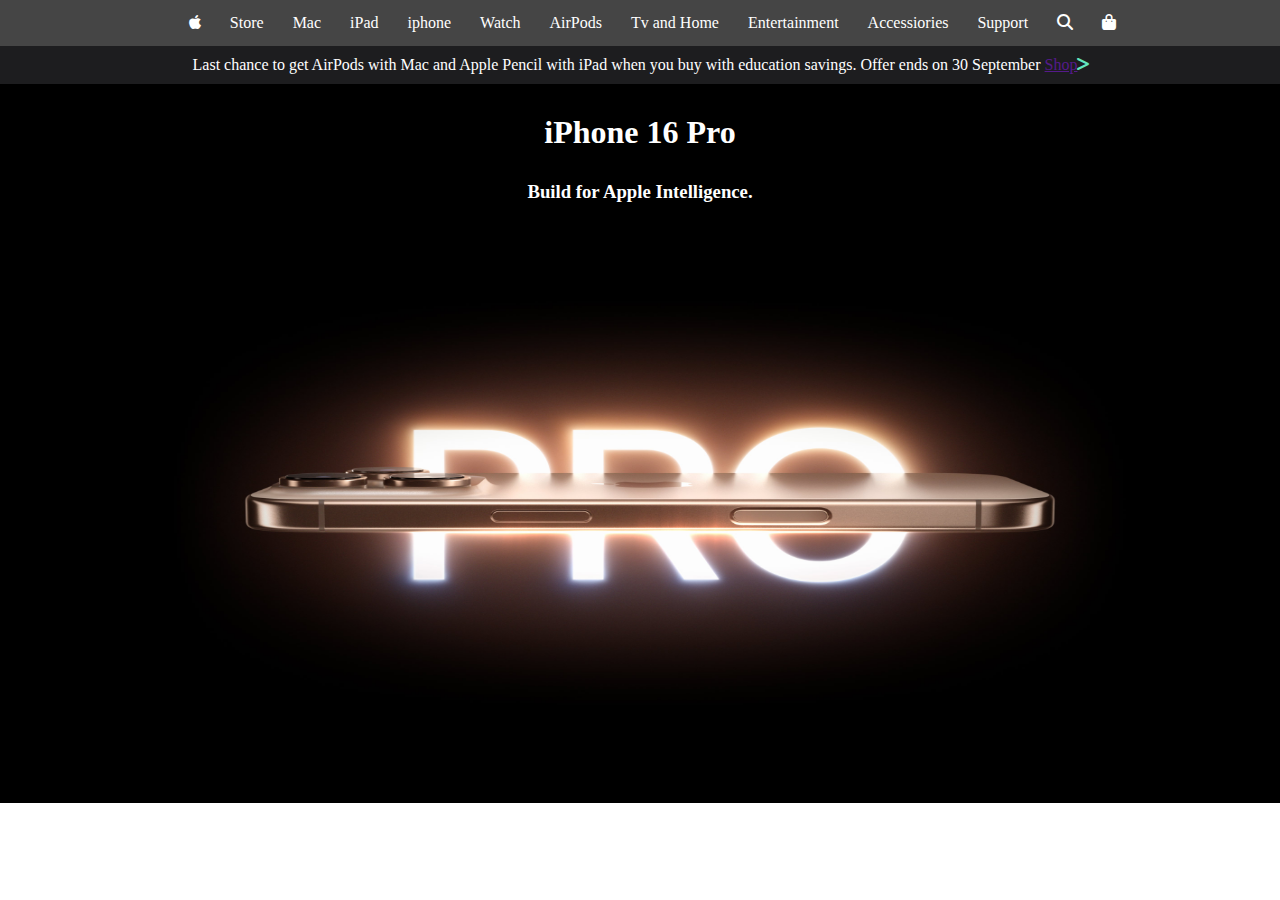
==== app.html @ 2bf4da9a "apple new" ====
<!DOCTYPE html>
<html lang="en">
<head>
    <meta charset="UTF-8">
    <meta name="viewport" content="width=device-width, initial-scale=1.0">
    <title>Document</title>
    <link rel="stylesheet" href="app.css">
    <!-- <link rel="stylesheet" href="<link rel="stylesheet" href="https://cdnjs.cloudflare.com/ajax/libs/font-awesome/6.6.0/css/all.min.css" integrity="sha512-Kc323vGBEqzTmouAECnVceyQqyqdsSiqLQISBL29aUW4U/M7pSPA/gEUZQqv1cwx4OnYxTxve5UMg5GT6L4JJg==" crossorigin="anonymous" referrerpolicy="no-referrer" /> -->
     <link rel="stylesheet" href="https://cdnjs.cloudflare.com/ajax/libs/font-awesome/6.6.0/css/all.min.css">
    
</head>
<body>
    <header>
        <nav>
            <ul>
                <li><i class="fa-brands fa-apple"></i></li>
                <li>Store</li>
                <li>Mac</li>
                <li>iPad</li>
                <li>iphone</li>
                <li>Watch</li>
                <li>AirPods</li>
                <li>Tv and Home</li>
                <li>Entertainment</li>
                <li>Accessiories</li>
                <li>Support</li>
                <li><i class="fa-solid fa-magnifying-glass"></i></li>
                <li><i class="fa-solid fa-bag-shopping"></i></li>
            </ul>
        </nav>
    </header>

    <div class="sub-nav">
        <p>  Last chance to get AirPods with Mac and Apple Pencil with iPad when you buy with education savings. Offer ends on 30 September <a href="">Shop</a><i class="fa-sharp fa-solid fa-greater-than" style="color: #63E6BE; width: 10px;"></i>
    </div>
<div class="hero">
    <h1>iPhone 16 Pro</h1>
    <h3>Build for Apple Intelligence.</h3>
    <img src="../img/hero_endframe__b3cjfkquc2s2_large_2x (1).jpg" alt="">
</div>


</body>
</html>
---- app.css ----
*{
    margin: 0;
    padding: 0;
    box-sizing: border-box;
}
header{
    background-color: rgba(22, 22, 23,.8);
    color: white;
    text-align: center;
    padding: 14px;
}
header nav ul li{
    display: inline;
    margin-left: 25px;
    
}
.sub-nav{
    background-color: #1d1d1f;
    color: white;
    text-align: center;
    padding: 10px;
}
.sub-nav span {
    color: blue;
}
.hero{background-color: black;
    text-align: center;
    color: white;
    
    
}
.hero img{width: 1300px;
    height: 600px;
    display: flex;
        justify-content: center;
}
.hero h1 {
    padding: 30px;
    
}
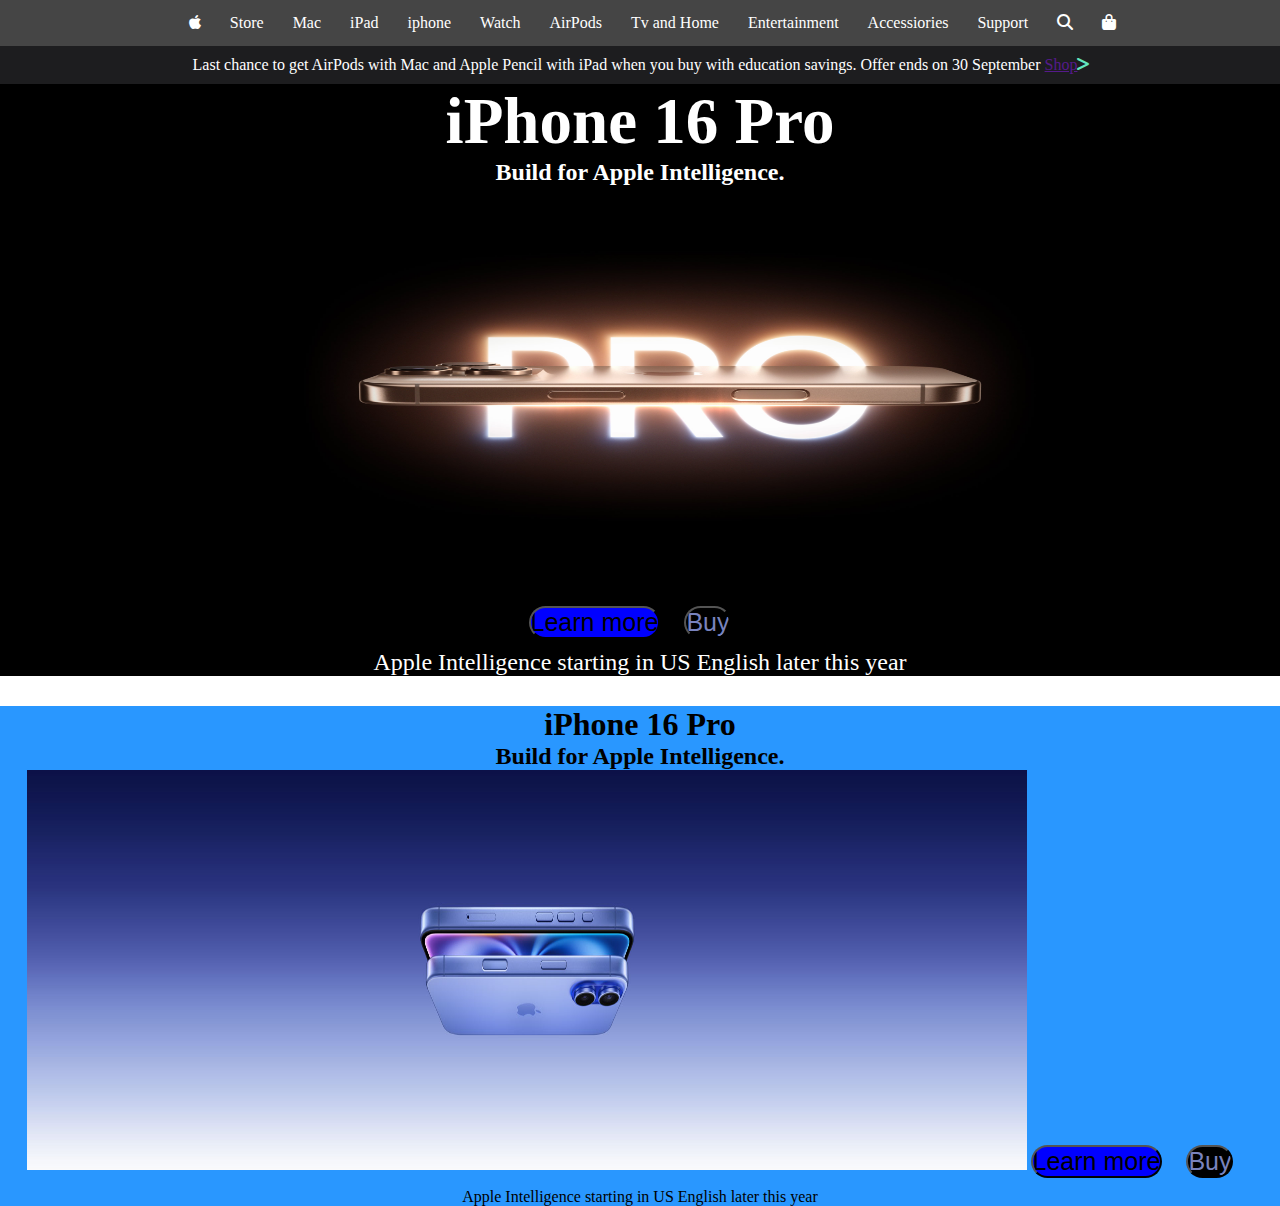
==== commit f16a4670: "new" ====
--- a/app.html
+++ b/app.html
@@ -35,9 +35,21 @@
     </div>
 <div class="hero">
     <h1>iPhone 16 Pro</h1>
-    <h3>Build for Apple Intelligence.</h3>
+    <h2>Build for Apple Intelligence.</h2>
     <img src="../img/hero_endframe__b3cjfkquc2s2_large_2x (1).jpg" alt="">
+    <input type="button" value="Learn more" style="background-color: blue;font-size: 25px;border-radius: 20px ;margin-bottom: 10px;">
+    <input type="button" value="Buy" style="margin: 20px; background-color: black;  color:rgb(121, 131, 190);font-size: 25px;border-radius: 20px;margin-bottom: 10px;">
+    <p>Apple Intelligence starting in US English later this year</p>
+    
 </div>
+<div class="second">
+    <h1>iPhone 16 Pro</h1>
+    <h2>Build for Apple Intelligence.</h2>
+     <img src="img/iphone22.jpg" alt="">
+     <input type="button" value="Learn more" style="background-color: blue;font-size: 25px;border-radius: 20px ;margin-bottom: 10px;">
+     <input type="button" value="Buy" style="margin: 20px; background-color: black;  color:rgb(121, 131, 190);font-size: 25px;border-radius: 20px;margin-bottom: 10px;">
+     <p>Apple Intelligence starting in US English later this year</p>
+     </div>
 
 
 </body>
--- a/app.css
+++ b/app.css
@@ -26,15 +26,51 @@
 .hero{background-color: black;
     text-align: center;
     color: white;
+    align-items: center;
     
     
 }
-.hero img{width: 1300px;
-    height: 600px;
+.hero img{width: 1000px;
+    height: 400px;
     display: flex;
         justify-content: center;
+        margin-left: 170px;
+        /* margin-bottom: 100px; */
 }
 .hero h1 {
-    padding: 30px;
+    /* padding: 30px; */
+    font-size: 65px;
     
 }
+.hero h3{
+
+    font-size: 25px;
+    padding: 0%;
+}
+ /* input button{
+    background-color: rgb(33, 33, 53);
+    color: white;
+    font-size: 30px;
+    border-radius: 10px; */
+
+ } 
+.button1{
+    background-color: rgb(98, 98, 189);
+    color: white;
+    font-size: 30px;
+    border-radius: 10px
+}
+ .hero p{
+    font-size:x-large;
+    margin-bottom: 30px;
+ }
+
+ .second{
+    background-color: #2997ff;
+    margin-top: 0%;
+    text-align: center;
+}
+.second img{width: 1000px;
+/* text-align: center; */
+height: 400px;}
+
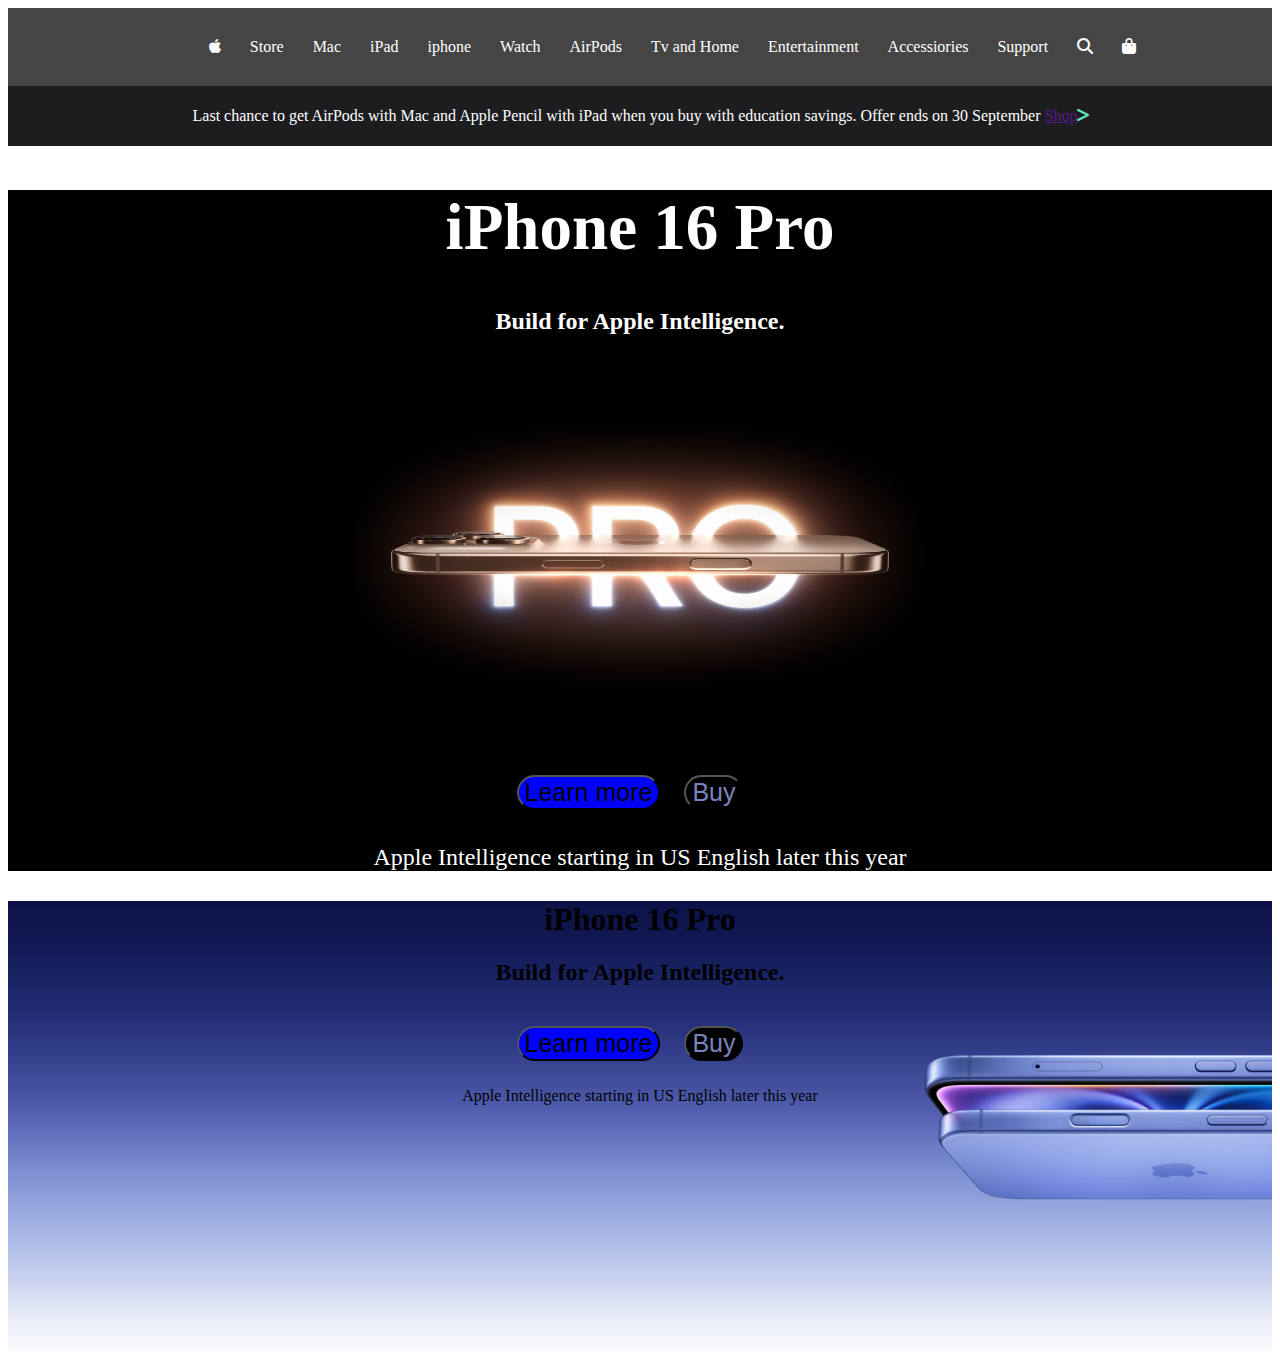
==== commit 3982afa6: "new" ====
--- a/app.html
+++ b/app.html
@@ -3,7 +3,7 @@
 <head>
     <meta charset="UTF-8">
     <meta name="viewport" content="width=device-width, initial-scale=1.0">
-    <title>Document</title>
+    <title>Apple</title>
     <link rel="stylesheet" href="app.css">
     <!-- <link rel="stylesheet" href="<link rel="stylesheet" href="https://cdnjs.cloudflare.com/ajax/libs/font-awesome/6.6.0/css/all.min.css" integrity="sha512-Kc323vGBEqzTmouAECnVceyQqyqdsSiqLQISBL29aUW4U/M7pSPA/gEUZQqv1cwx4OnYxTxve5UMg5GT6L4JJg==" crossorigin="anonymous" referrerpolicy="no-referrer" /> -->
      <link rel="stylesheet" href="https://cdnjs.cloudflare.com/ajax/libs/font-awesome/6.6.0/css/all.min.css">
@@ -36,21 +36,23 @@
 <div class="hero">
     <h1>iPhone 16 Pro</h1>
     <h2>Build for Apple Intelligence.</h2>
-    <img src="../img/hero_endframe__b3cjfkquc2s2_large_2x (1).jpg" alt="">
+    <img src="img/hero_endframe__b3cjfkquc2s2_large_2x.jpg" alt="">
     <input type="button" value="Learn more" style="background-color: blue;font-size: 25px;border-radius: 20px ;margin-bottom: 10px;">
     <input type="button" value="Buy" style="margin: 20px; background-color: black;  color:rgb(121, 131, 190);font-size: 25px;border-radius: 20px;margin-bottom: 10px;">
     <p>Apple Intelligence starting in US English later this year</p>
     
 </div>
 <div class="second">
-    <h1>iPhone 16 Pro</h1>
+   
+     <!-- <img src="img/iphone22.jpg" alt=""> -->
+     <div class="blue">
+         <h1>iPhone 16 Pro</h1>
     <h2>Build for Apple Intelligence.</h2>
-     <img src="img/iphone22.jpg" alt="">
      <input type="button" value="Learn more" style="background-color: blue;font-size: 25px;border-radius: 20px ;margin-bottom: 10px;">
      <input type="button" value="Buy" style="margin: 20px; background-color: black;  color:rgb(121, 131, 190);font-size: 25px;border-radius: 20px;margin-bottom: 10px;">
      <p>Apple Intelligence starting in US English later this year</p>
      </div>
-
+</div>
 
 </body>
 </html>--- a/app.css
+++ b/app.css
@@ -1,3 +1,4 @@
+apple
 *{
     margin: 0;
     padding: 0;
@@ -18,7 +19,7 @@
     background-color: #1d1d1f;
     color: white;
     text-align: center;
-    padding: 10px;
+    padding: 5px;
 }
 .sub-nav span {
     color: blue;
@@ -29,13 +30,16 @@
     align-items: center;
     
     
+    
 }
-.hero img{width: 1000px;
+.hero img{width: 800px;
     height: 400px;
     display: flex;
         justify-content: center;
-        margin-left: 170px;
+        align-items: center;
+        /* margin-left: 170px; */
         /* margin-bottom: 100px; */
+        margin: auto;
 }
 .hero h1 {
     /* padding: 30px; */
@@ -63,14 +67,19 @@
  .hero p{
     font-size:x-large;
     margin-bottom: 30px;
+
+    /* align-items:center; */
  }
 
  .second{
-    background-color: #2997ff;
-    margin-top: 0%;
+    /* background-image:url("img/iphone22.jpg"); */
+    height: 50vh; 
     text-align: center;
+    
 }
-.second img{width: 1000px;
-/* text-align: center; */
-height: 400px;}
-
+.blue{
+    background-image: url("img/iphone22.jpg");
+    height: 100%;
+    width: 100%;
+    background-size: cover;
+}
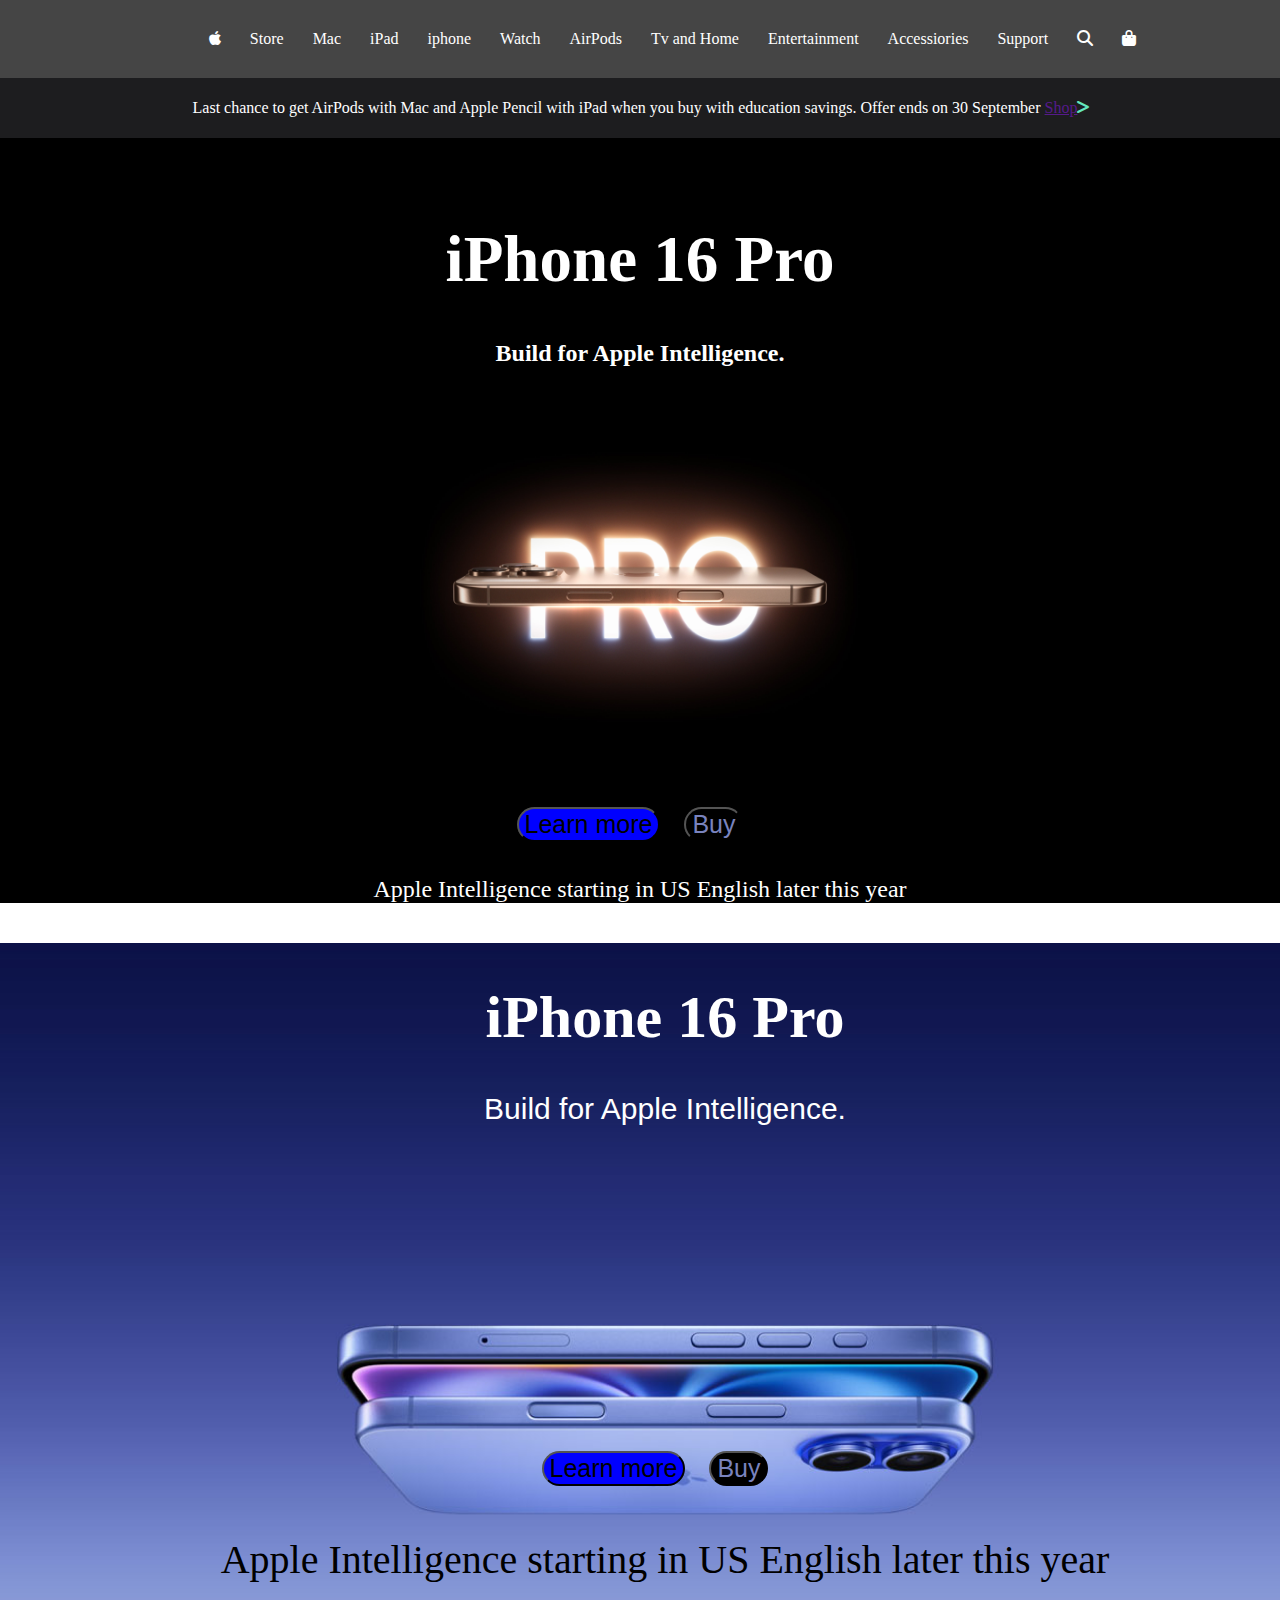
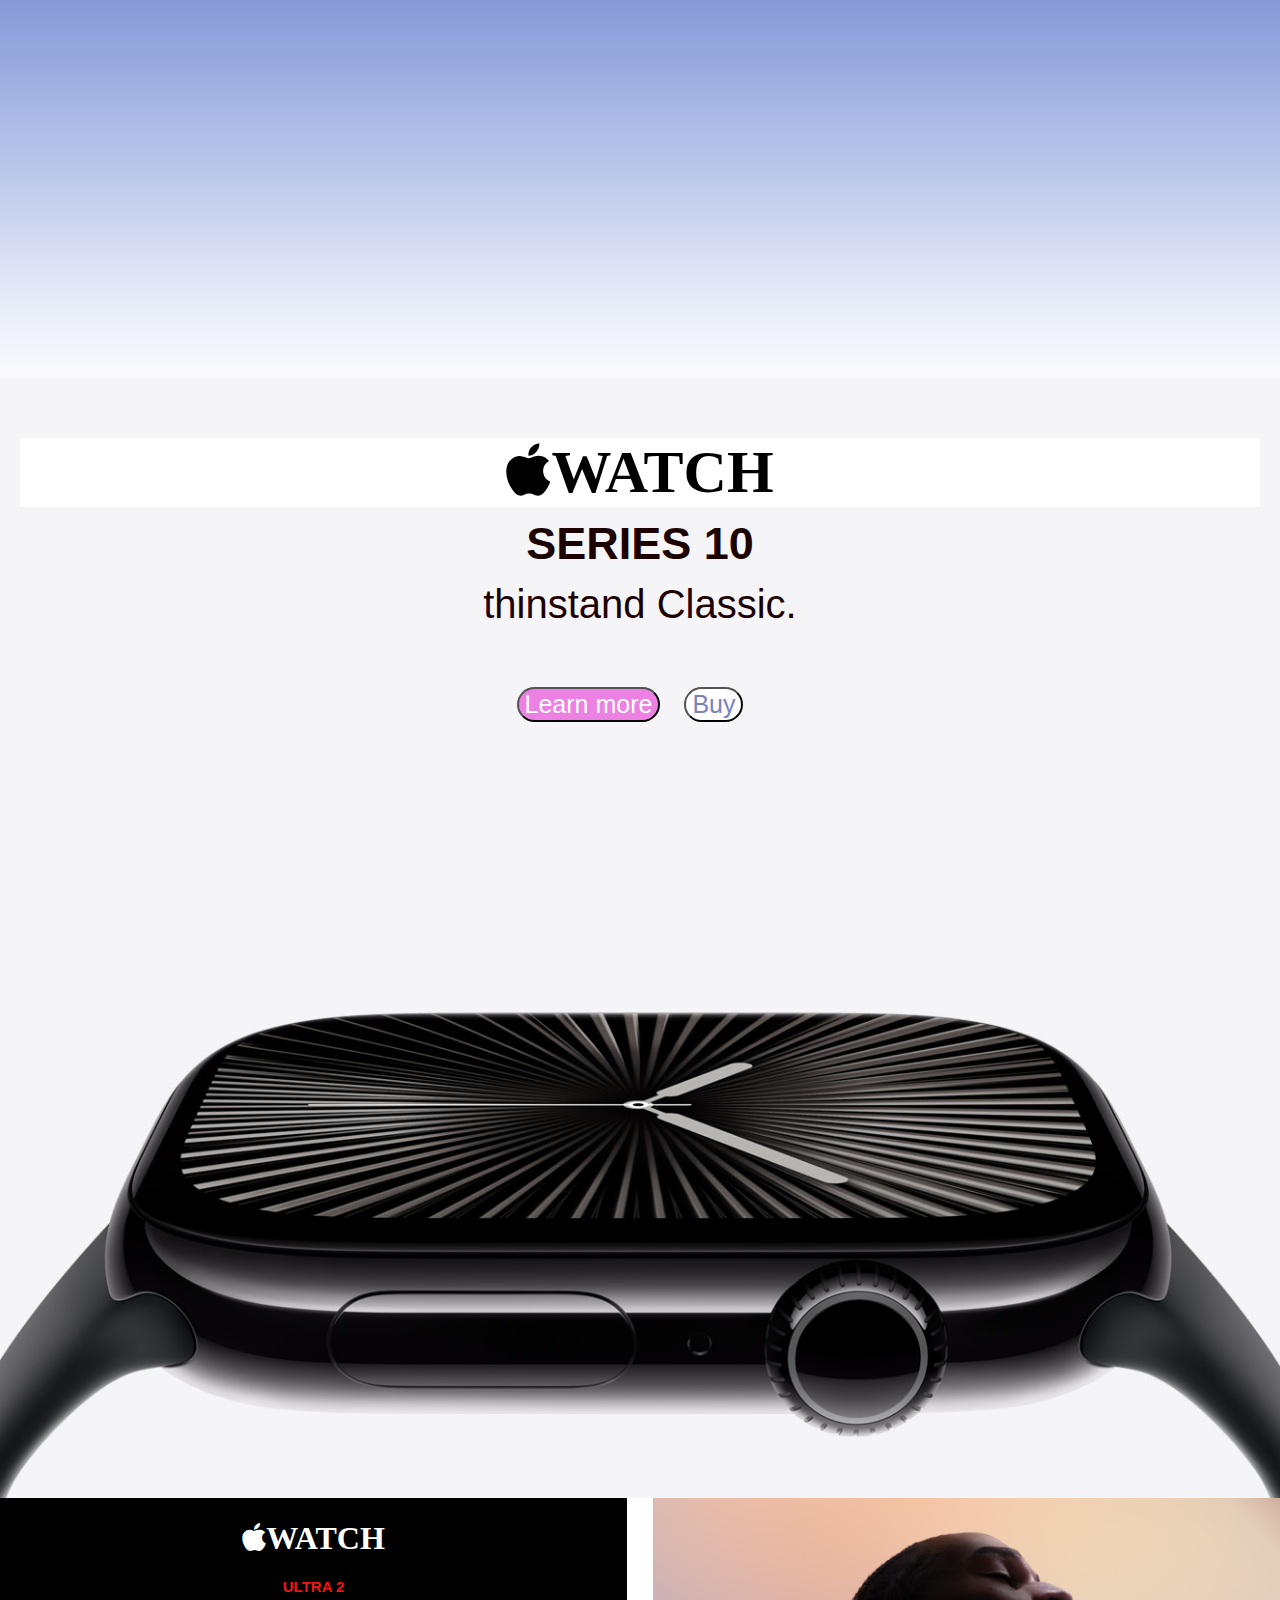
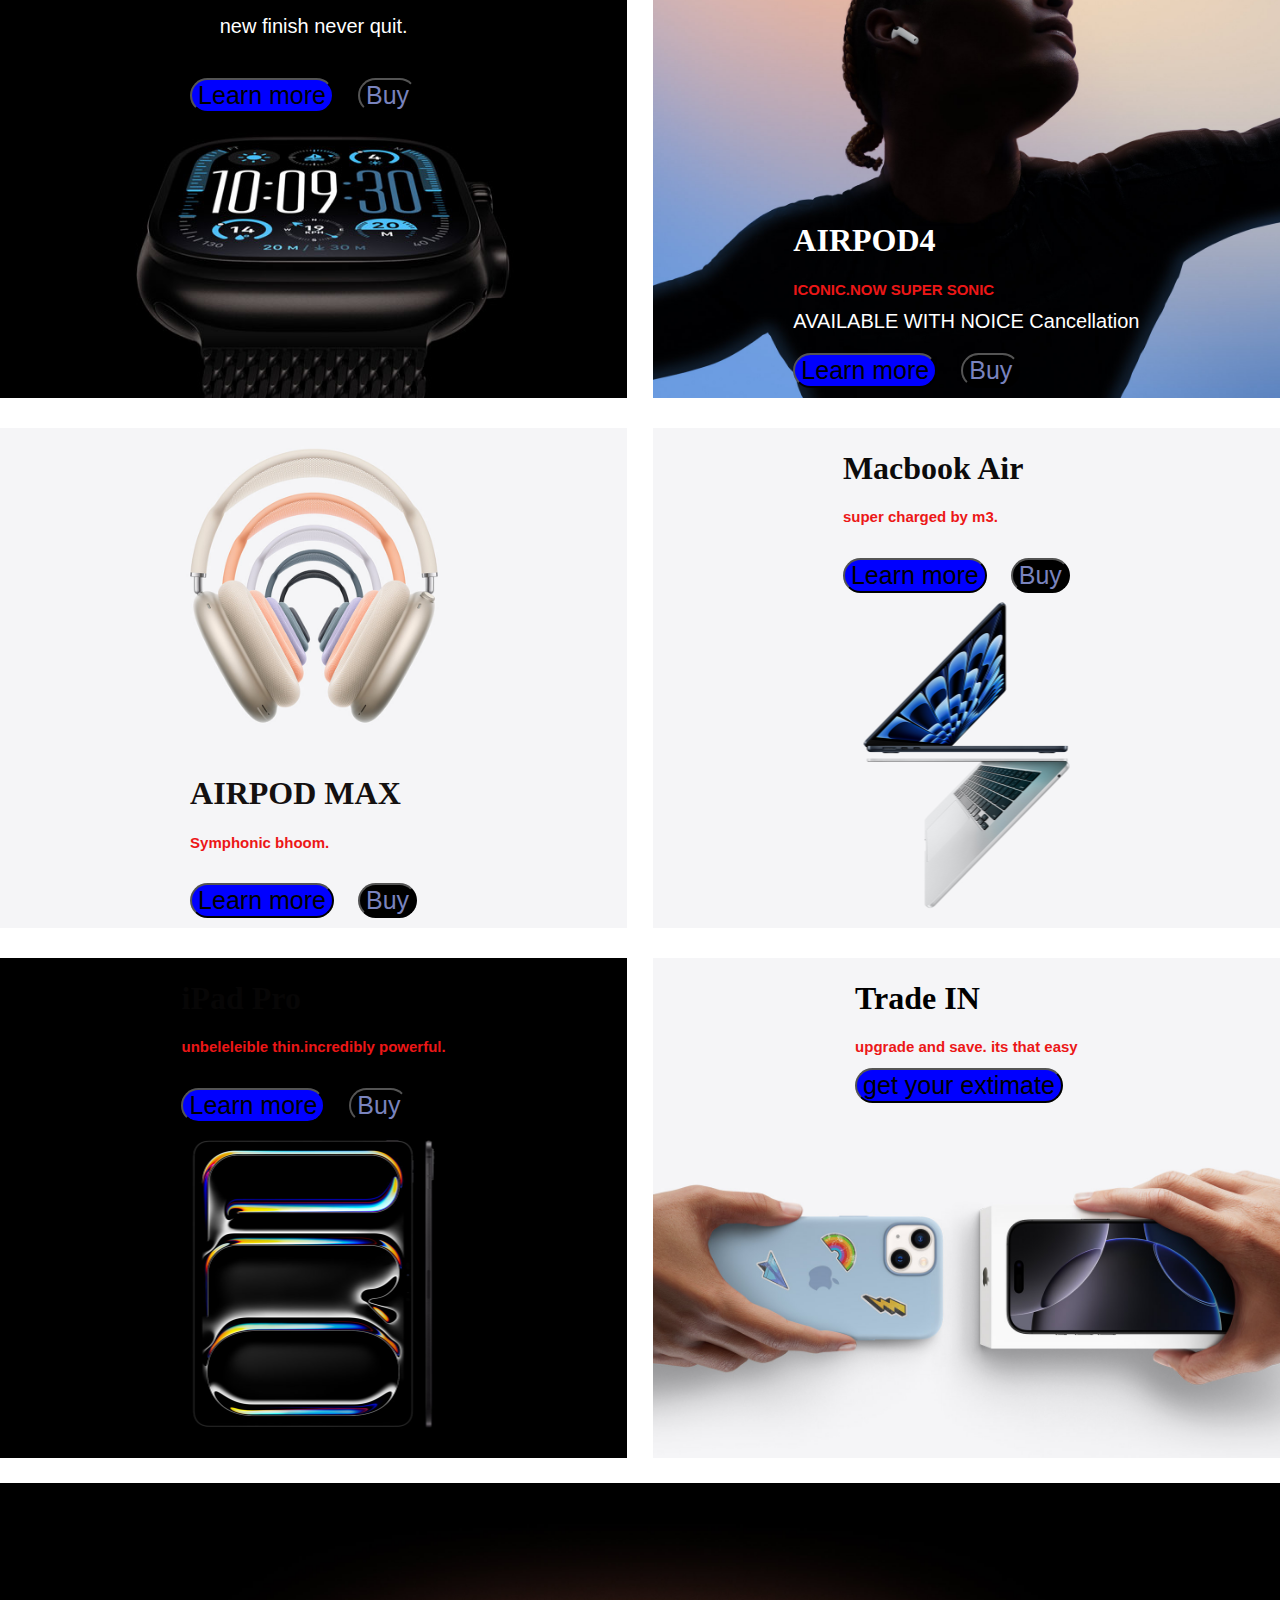
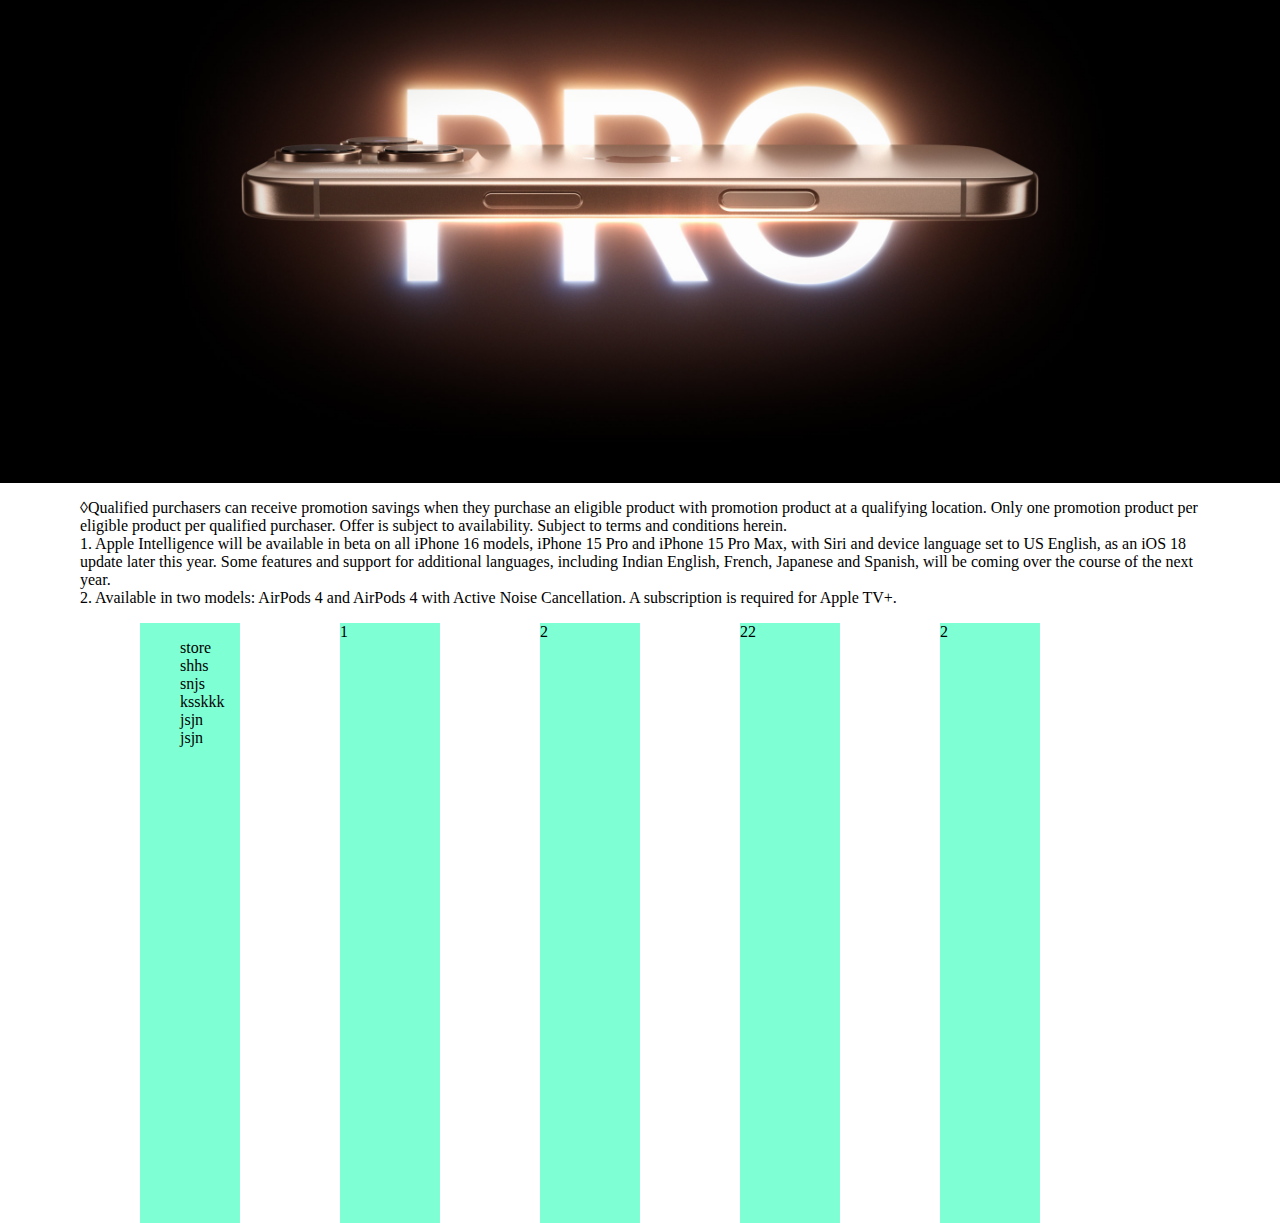
==== commit 6b4ebe3b: "new" ====
--- a/app.html
+++ b/app.html
@@ -10,6 +10,7 @@
     
 </head>
 <body>
+<section>
     <header>
         <nav>
             <ul>
@@ -27,13 +28,14 @@
                 <li><i class="fa-solid fa-magnifying-glass"></i></li>
                 <li><i class="fa-solid fa-bag-shopping"></i></li>
             </ul>
+            
         </nav>
     </header>
 
     <div class="sub-nav">
         <p>  Last chance to get AirPods with Mac and Apple Pencil with iPad when you buy with education savings. Offer ends on 30 September <a href="">Shop</a><i class="fa-sharp fa-solid fa-greater-than" style="color: #63E6BE; width: 10px;"></i>
-    </div>
-<div class="hero">
+        </div>
+        <div class="hero">
     <h1>iPhone 16 Pro</h1>
     <h2>Build for Apple Intelligence.</h2>
     <img src="img/hero_endframe__b3cjfkquc2s2_large_2x.jpg" alt="">
@@ -44,15 +46,184 @@
 </div>
 <div class="second">
    
-     <!-- <img src="img/iphone22.jpg" alt=""> -->
+    
      <div class="blue">
          <h1>iPhone 16 Pro</h1>
     <h2>Build for Apple Intelligence.</h2>
      <input type="button" value="Learn more" style="background-color: blue;font-size: 25px;border-radius: 20px ;margin-bottom: 10px;">
      <input type="button" value="Buy" style="margin: 20px; background-color: black;  color:rgb(121, 131, 190);font-size: 25px;border-radius: 20px;margin-bottom: 10px;">
-     <p>Apple Intelligence starting in US English later this year</p>
+     
+     <p >Apple Intelligence starting in US English later this year</p>
      </div>
-</div>
-
+     
+     <!-- <div class="watchimg">
+        <h1 style="color: black;"><i class="fa-brands fa-apple"></i>WATCH </h1>
+        <h3>SERIES 10</h3>
+        <img src="img/watch.jpg" alt=""> -->
+        <div class="watchimg">
+        <h1 style="color: black;"><i class="fa-brands fa-apple"></i>WATCH </h1>
+        <h2 style="font-family: sans-serif;font-size: 5vh ;">SERIES 10</h2>
+        <p  style="font-family: sans-serif;font-weight: 50px ; font-size: 40px;background-size: 10%;margin-top: -25px;" >thinstand Classic.</p>
+        <!-- <img style="display: flex;justify-content: center; width: 1320px; height: 200px;margin: auto;" src="img/watch.jpg" alt="">  -->
+        <input type="button" value="Learn more" style="background-color: rgb(236, 128, 227);font-size: 25px;border-radius: 20px ;margin-bottom: 10px;color: rgb(255, 255, 255);">
+        <input type="button" value="Buy" style="margin: 20px; background-color: rgb(255, 255, 255);  color:rgb(121, 131, 190);font-size: 25px;border-radius: 20px;margin-bottom: 10px;">
+        <!-- <p>Apple Intelligence starting in US English later this year</p>
+         -->
+         </div>
+    
+     </div>
+
+</section>
+    
+
+<section>
+
+    <div class="third">
+<div class="third-grid  watch">
+
+<div class="watch-style">
+    <h1 style="color: rgb(255, 255, 255);"><i class="fa-brands fa-apple"></i>WATCH </h1>
+<h2> ULTRA 2</h2>
+<p>new finish never quit.</p>
+
+<input type="button" value="Learn more" style="background-color: blue;font-size: 25px;border-radius: 20px ;margin-bottom: 10px;">
+<input type="button" value="Buy" style="margin: 20px; background-color: black;  color:rgb(121, 131, 190);
+ box-shadow: none;  font-size: 25px;border-radius: 20px;margin-bottom: 10px;">
+</div>
+    
+
+</div>
+<div class="third-grid airpods">
+
+
+    <div class="airpods-style">
+       
+        <h1 style="color: rgb(255, 255, 255);">AIRPOD4</h1>
+    <h2> ICONIC.NOW SUPER SONIC</h2>
+    <p>AVAILABLE WITH NOICE Cancellation</p>
+    
+    <input type="button" value="Learn more" style="background-color: blue;font-size: 25px;border-radius: 20px ;margin-bottom: 10px;">
+    <input type="button" value="Buy" style="margin: 20px; background-color: black;  color:rgb(121, 131, 190);
+     box-shadow: none;  font-size: 25px;border-radius: 20px;margin-bottom: 10px;">
+    </div>
+
+
+</div>
+<div class="third-grid airpodsx">
+<div class="airpodsx-style">
+    <h1 style="color: rgb(20, 16, 16);">AIRPOD MAX </h1>
+    <h2> Symphonic bhoom.</h2>
+    
+    <input type="button" value="Learn more" style="background-color: blue;font-size: 25px;border-radius: 20px ;margin-bottom: 10px;">
+    <input type="button" value="Buy" style="margin: 20px; background-color: black;  color:rgb(121, 131, 190);
+     box-shadow: none;  font-size: 25px;border-radius: 20px;margin-bottom: 10px;">
+    </div>
+</div>
+
+
+<div class="third-grid macbook">
+
+    <div class="macbook-style">
+        <h1 style="color: rgb(12, 11, 11);">Macbook Air</h1>
+        <h2> super charged by m3.</h2>
+        
+        
+        <input type="button" value="Learn more" style="background-color: blue;font-size: 25px;border-radius: 20px ;margin-bottom: 10px;">
+        <input type="button" value="Buy" style="margin: 20px; background-color: black;  color:rgb(121, 131, 190);
+         box-shadow: none;  font-size: 25px;border-radius: 20px;margin-bottom: 10px;">
+        </div>
+    </div>
+    
+    <div class="third-grid ipad">
+        
+        <div class="ipad-style">
+            <h1 style="color: rgb(7, 6, 6);">iPad Pro</h1>
+            <h2> unbeleleible thin.incredibly powerful.</h2>
+            
+            
+            <input type="button" value="Learn more" style="background-color: blue;font-size: 25px;border-radius: 20px ;margin-bottom: 10px;">
+            <input type="button" value="Buy" style="margin: 20px; background-color: black;  color:rgb(121, 131, 190);
+             box-shadow: none;  font-size: 25px;border-radius: 20px;margin-bottom: 10px;">
+            </div>
+        </div>
+        <div class="third-grid tradein">
+        
+            <div class="tradein-style">
+                <h1 style="color: rgb(0, 0, 0);">Trade IN </h1>
+                <h2> upgrade and save. its that easy</h2>
+               
+                
+                <input type="button" value="get your extimate" style="background-color: blue;font-size: 25px;border-radius: 20px ;margin-bottom: 10px;">
+    
+            </div>
+            
+        </div>
+    </div>
+
+
+    
+ 
+
+<!-- </div>
+
+</div>
+    </div>
+
+</div>
+
+</div>
+    </div> -->
+
+</section>
+
+
+<section class="carousel">
+
+
+<div class="carousel">
+
+    <div class="image-bottom">
+        <img src="img/hero_endframe__b3cjfkquc2s2_large_2x.jpg" alt="">
+    </div>
+
+</div>
+
+</section>
+
+
+<section>
+<div class="para">
+
+    <p>◊Qualified purchasers can receive promotion savings when they purchase an eligible product with promotion product at a qualifying location. Only one promotion product per eligible product per qualified purchaser. Offer is subject to availability. Subject to terms and conditions herein. <br>
+        1. Apple Intelligence will be available in beta on all iPhone 16 models, iPhone 15 Pro and iPhone 15 Pro Max, with Siri and device language set to US English, as an iOS 18 update later this year. Some features and support for additional languages, including Indian English, French, Japanese and Spanish, will be coming over the course of the next year. <br>
+        2. Available in two models: AirPods 4 and AirPods 4 with Active Noise Cancellation.
+        A subscription is required for Apple TV+.</p>
+</div>
+
+</section>
+<footer>
+
+    <div class="foot-grid">
+
+
+<div class="foot-col">
+    <ul>
+        <li>store</li>
+        <li>shhs</li>
+        <li>snjs</li>
+        <li>ksskkk</li>
+        <li>jsjn</li>
+        <li>jsjn</li>
+        
+    </ul>
+</div>
+<div class="foot-col">1</div>
+<div class="foot-col">2</div>
+<div class="foot-col">22</div>
+<div class="foot-col">2</div>
+
+    </div>
+
+</footer>
 </body>
 </html>--- a/app.css
+++ b/app.css
@@ -1,18 +1,25 @@
 apple
+
 *{
     margin: 0;
     padding: 0;
     box-sizing: border-box;
 }
+body{
+    margin: 0;
+}
 header{
     background-color: rgba(22, 22, 23,.8);
     color: white;
     text-align: center;
     padding: 14px;
+    /* position: absolute; */
 }
 header nav ul li{
     display: inline;
     margin-left: 25px;
+    /* position: fixed; */
+   
     
 }
 .sub-nav{
@@ -28,11 +35,12 @@
     text-align: center;
     color: white;
     align-items: center;
-    
-    
-    
-}
-.hero img{width: 800px;
+    padding-top: 40px;
+    
+    
+    
+}
+.hero img{width: 600px;
     height: 400px;
     display: flex;
         justify-content: center;
@@ -57,7 +65,7 @@
     font-size: 30px;
     border-radius: 10px; */
 
- } 
+ 
 .button1{
     background-color: rgb(98, 98, 189);
     color: white;
@@ -72,14 +80,252 @@
  }
 
  .second{
-    /* background-image:url("img/iphone22.jpg"); */
-    height: 50vh; 
-    text-align: center;
+    /* height: 50vh;  */
+    text-align: center;
+    display: block;
     
 }
 .blue{
-    background-image: url("img/iphone22.jpg");
-    height: 100%;
+    background-image: url("img/ip.jpg" ); 
+    /* background-size: cover; */
+    height: 115vh;
+    width: 1330px;
+    background-position: center;
+    background-size: cover;
+
+}
+.second .blue h1{display: flex;
+    text-align: center;
+    justify-content: center;
+    color: white;
+    font-size: 60px;
+    padding-top: 40px;
+
+
+}
+.second .blue h2{
+    color: white;
+    font-size: 30px;
+    font-weight: 100;
+    font-family: sans-serif;
+
+}
+.second .blue input{margin-top: 300px;
+    /* margin-left: 10%; */
+}
+.second .blue p{font-size: 40px;}
+.watch{ display: flex;
+        justify-content: center;
+    text-align: center;
+align-items: center;}
+.watchimg{
+    background-image: url("img/watch.jpg");
+    height: 120vh;
+    /* width: 1230px; */
+    background-position: center;
+    background-size: cover;
+    color: rgb(27, 1, 1);
+    padding: 20px;
+}
+.watchimg h1{
+    background-color: white;
+    font-size: 60px;
+}
+.second .watchimg h2{
+    font-size: 30px;
+    margin-top: -30px;
+}
+.second .watchimg img{
+    height: 100vh;
+    width: 130px;
+    background-position: center;
+    background-size: cover;
+    margin-top: 10%;
+}
+
+
+.third{
+    display: grid;
+    grid-template-columns: 49% 49%;
+    grid-template-rows: 500px 500px 500px;
+    gap: 2%;
+}
+
+.third-grid{
+    color: black;
+    background-color: aquamarine;
+}
+.watch{
+    display: flex;
+    justify-content: center;
+    align-items: start;
+    background-size: cover;
+
+    background-image: url("img/imm/watchultra.jpg");
+ background-position: center;
+
+}
+.watch-style{
+h2{
+color: rgb(236, 23, 23);
+font-family: sans-serif;
+font-size: 15px ;
+}
+    p{
+color: white;
+font-family: sans-serif;font-weight: 50px ; font-size: 20px;
+    }
+}
+
+.airpods{
+    display: flex;
+    justify-content: center;
+    align-items: end;
+    background-image: url("img/imm/airpods.jpg");
+    background-position: center;
+    background-size: cover;
+
+
+}
+
+.airpods-style{
+    h2{
+        color: rgb(236, 23, 23);
+        font-family: sans-serif;
+        font-size: 15px ;
+        }
+            p{
+        color: white;
+        font-family: sans-serif;font-weight: 50px ; font-size: 20px;
+        display: flex;
+        justify-content: end;
+        align-items: end;
+        margin: auto;
+            }
+}
+
+.airpodsx{
+    background-image: url("img/imm/airpodsmax.jpg");
+    display: flex;
+    justify-content: center;
+    align-items: end;
+    background-position: center;
+    background-size: cover;
+
+}
+
+.airpodsx-style{
+    h2{
+        color: rgb(236, 23, 23);
+        font-family: sans-serif;
+        font-size: 15px ;
+        }
+            p{
+        color: white;
+        font-family: sans-serif;font-weight: 50px ; font-size: 20px;
+            }
+}
+.macbook{
+    display: flex;
+    justify-content: center;
+    align-items: start;
+    background: url("img/imm/macbook.jpg");
+    background-position: center;
+    background-size: cover;
+
+
+}
+.macbook-style{
+    h2{
+        color: rgb(236, 23, 23);
+        font-family: sans-serif;
+        font-size: 15px ;
+        }
+            p{
+        color: white;
+        font-family: sans-serif;font-weight: 50px ; font-size: 20px;
+            }
+}
+.ipad{
+    display: flex;
+    justify-content: center;
+    align-items: start;
+    background: url("img/imm/ipadpro.jpg");
+    background-position: center;
+    background-size: cover;
+
+
+}
+.ipad-style{
+    h2{
+        color: rgb(236, 23, 23);
+        font-family: sans-serif;
+        font-size: 15px ;
+        }
+            p{
+        color: white;
+        font-family: sans-serif;font-weight: 50px ; font-size: 20px;
+            }
+}
+.tradein{
+    display: flex;
+    justify-content: center;
+    align-items: start;
+    background: url("img/imm/tradein.jpg");
+    background-position: center;
+    background-size: cover;
+
+
+}
+.tradein-style{
+    h2{
+        color: rgb(236, 23, 23);
+        font-family: sans-serif;
+        font-size: 15px ;
+        }
+            p{
+        color: white;
+        font-family: sans-serif;font-weight: 50px ; font-size: 20px;
+            }
+}
+
+.carousel{
+    margin-top: 85px;
+    background-color: antiquewhite;
+}
+.image-bottom{
+    height: 600PX;
     width: 100%;
-    background-size: cover;
-}
+    overflow: hidden;
+    margin-top: 10px;
+    display: block;
+
+
+    img{
+        height: 100%;
+        width: 100%;
+        object-fit: cover;
+    }
+}
+
+.para{
+    padding: 0px 80px ;
+    /* width: 100%; */
+    /* align-items: center; */
+}
+
+
+.foot-grid{
+    display: grid;
+    align-items: center;
+    justify-content: center;
+    grid-template-columns: 200px 200px 200px 200px 200px;
+
+}
+.foot-col{
+    height: 600px;
+    width: 100px;
+    gap: 20px;
+    background-color: aquamarine;
+}
+.foot-col li{list-style: none;}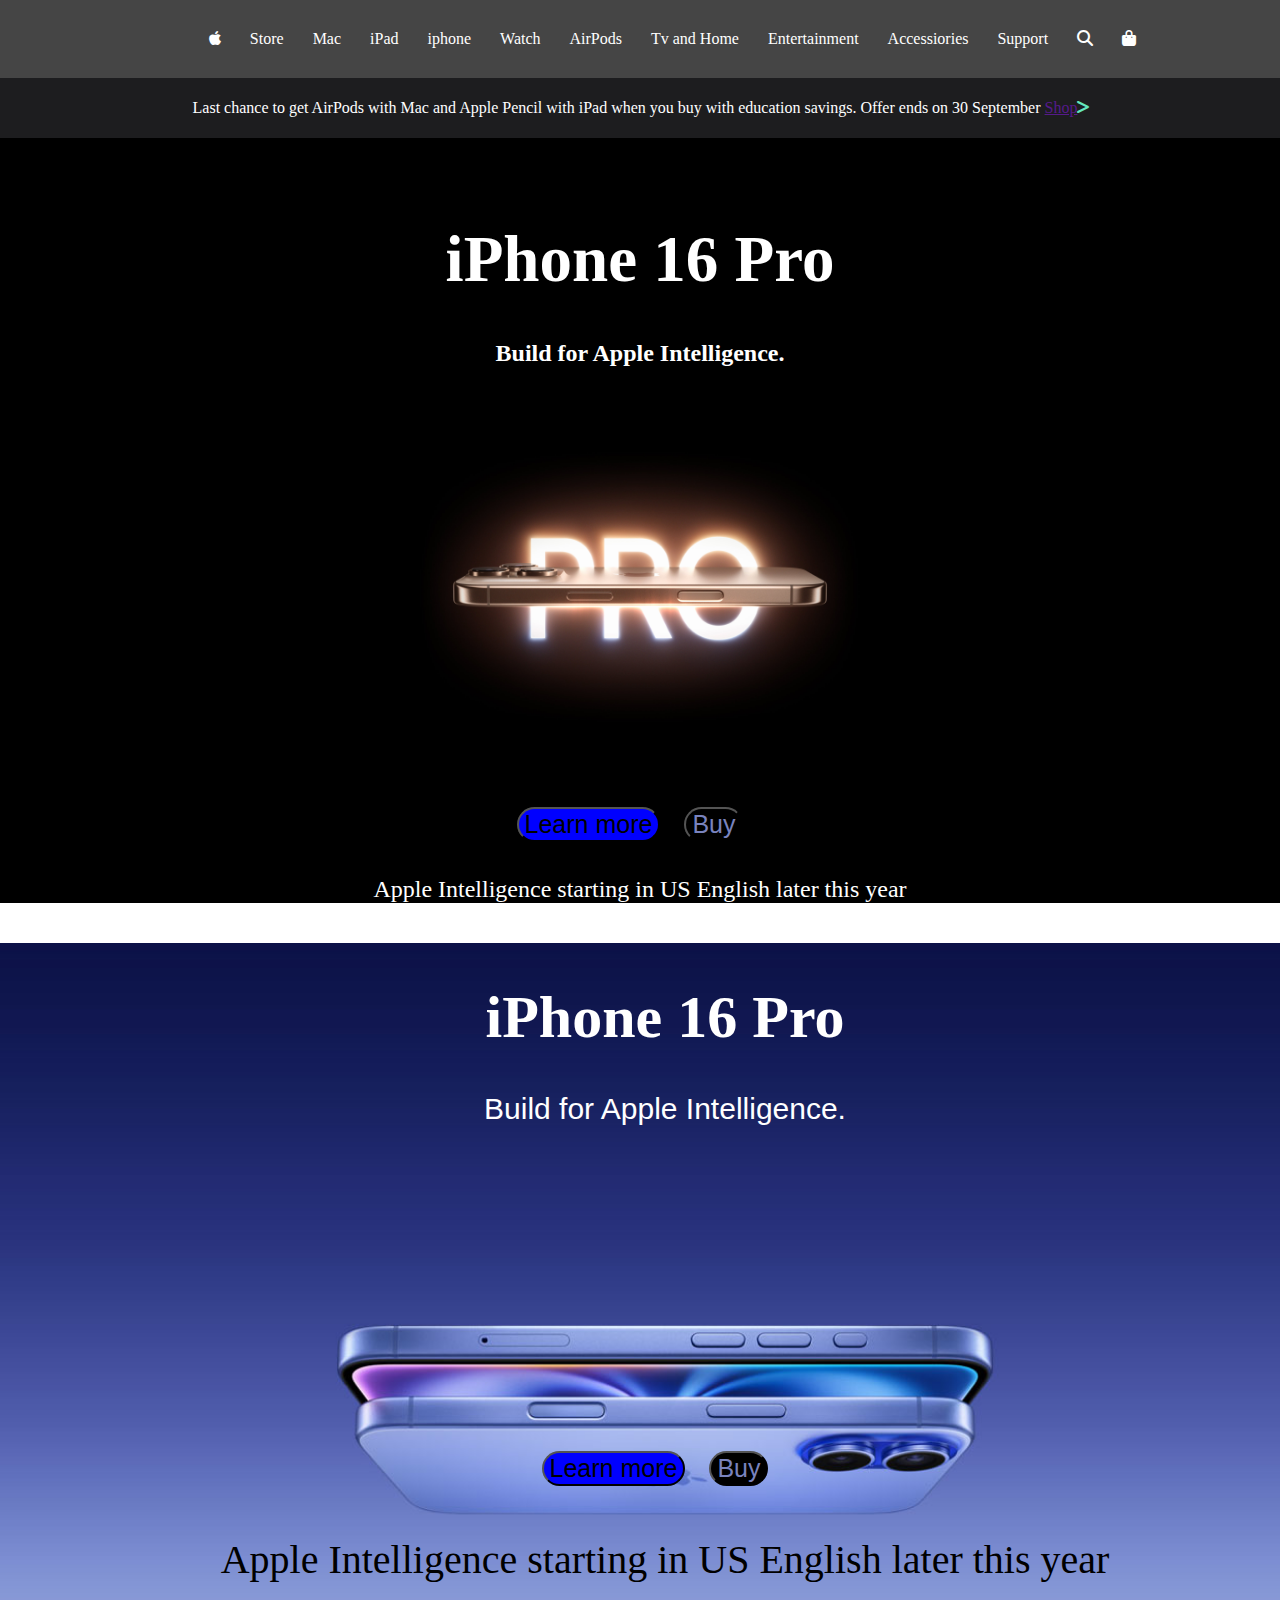
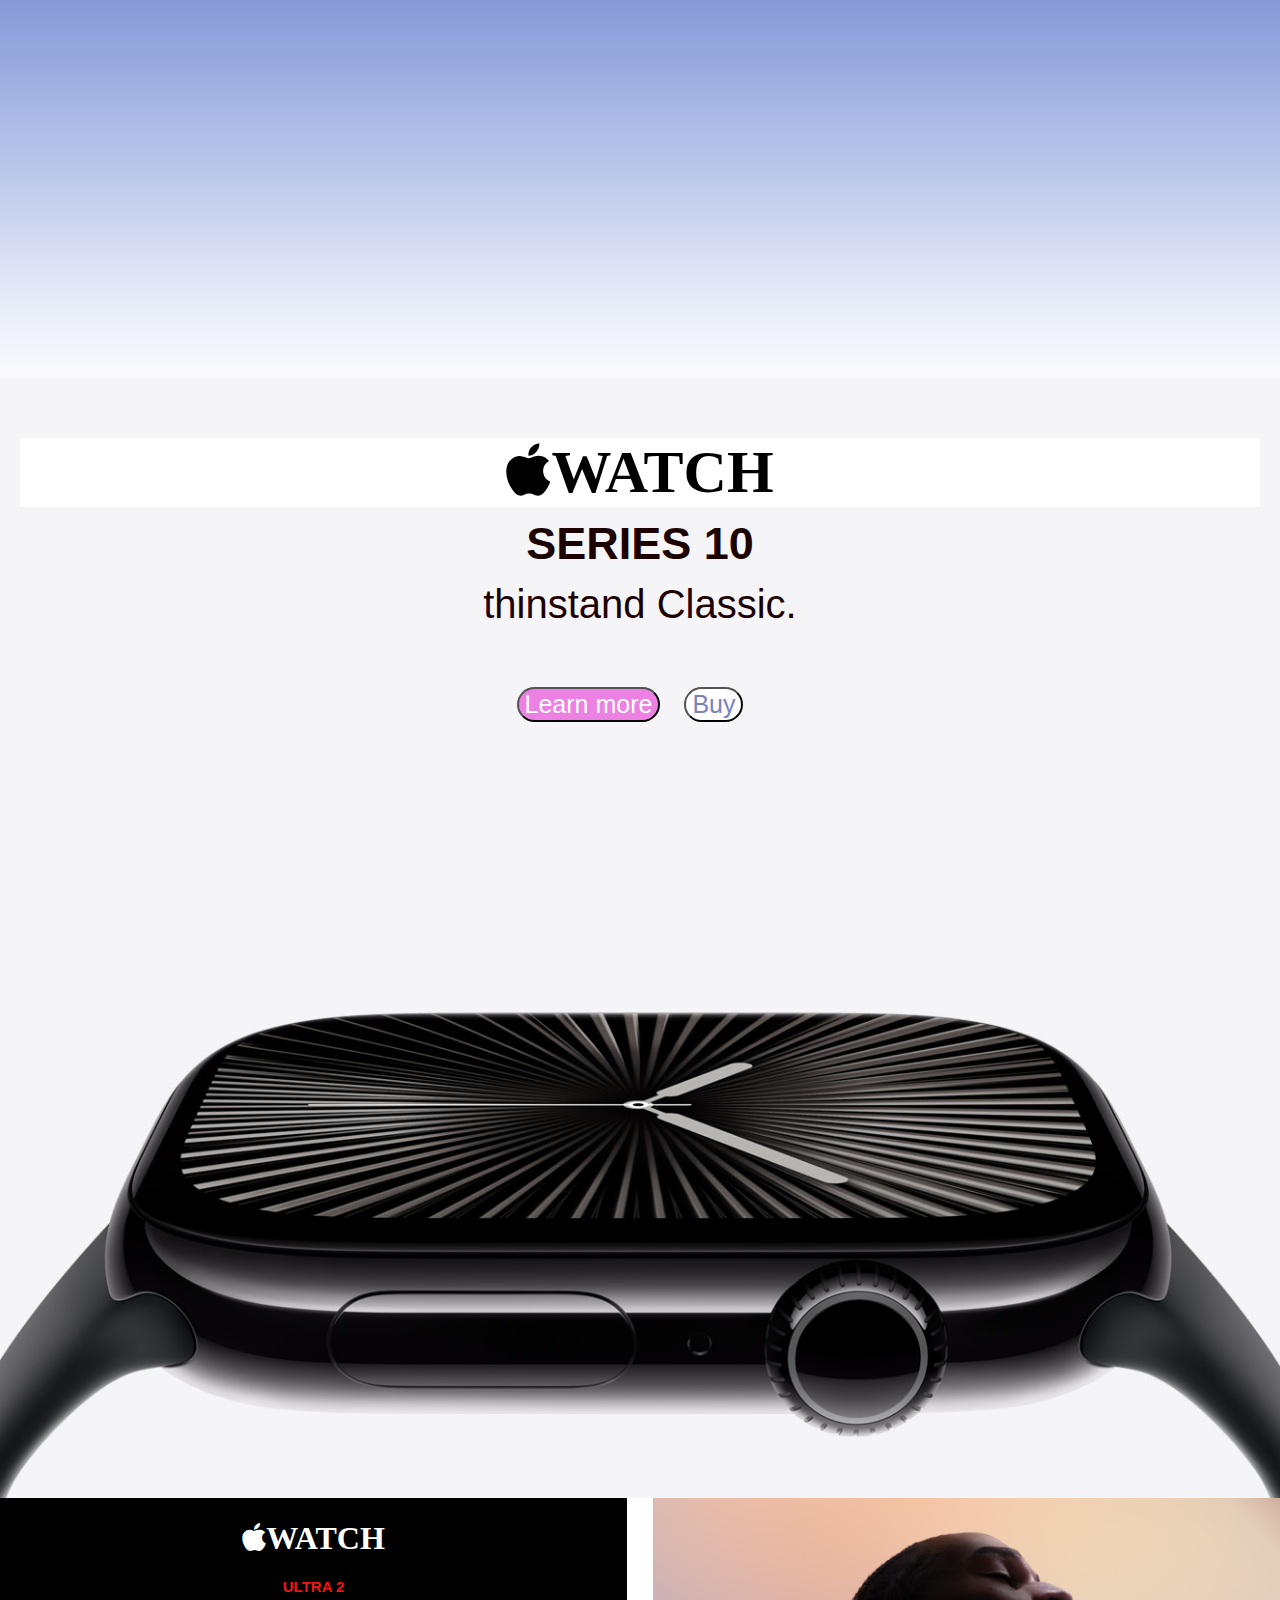
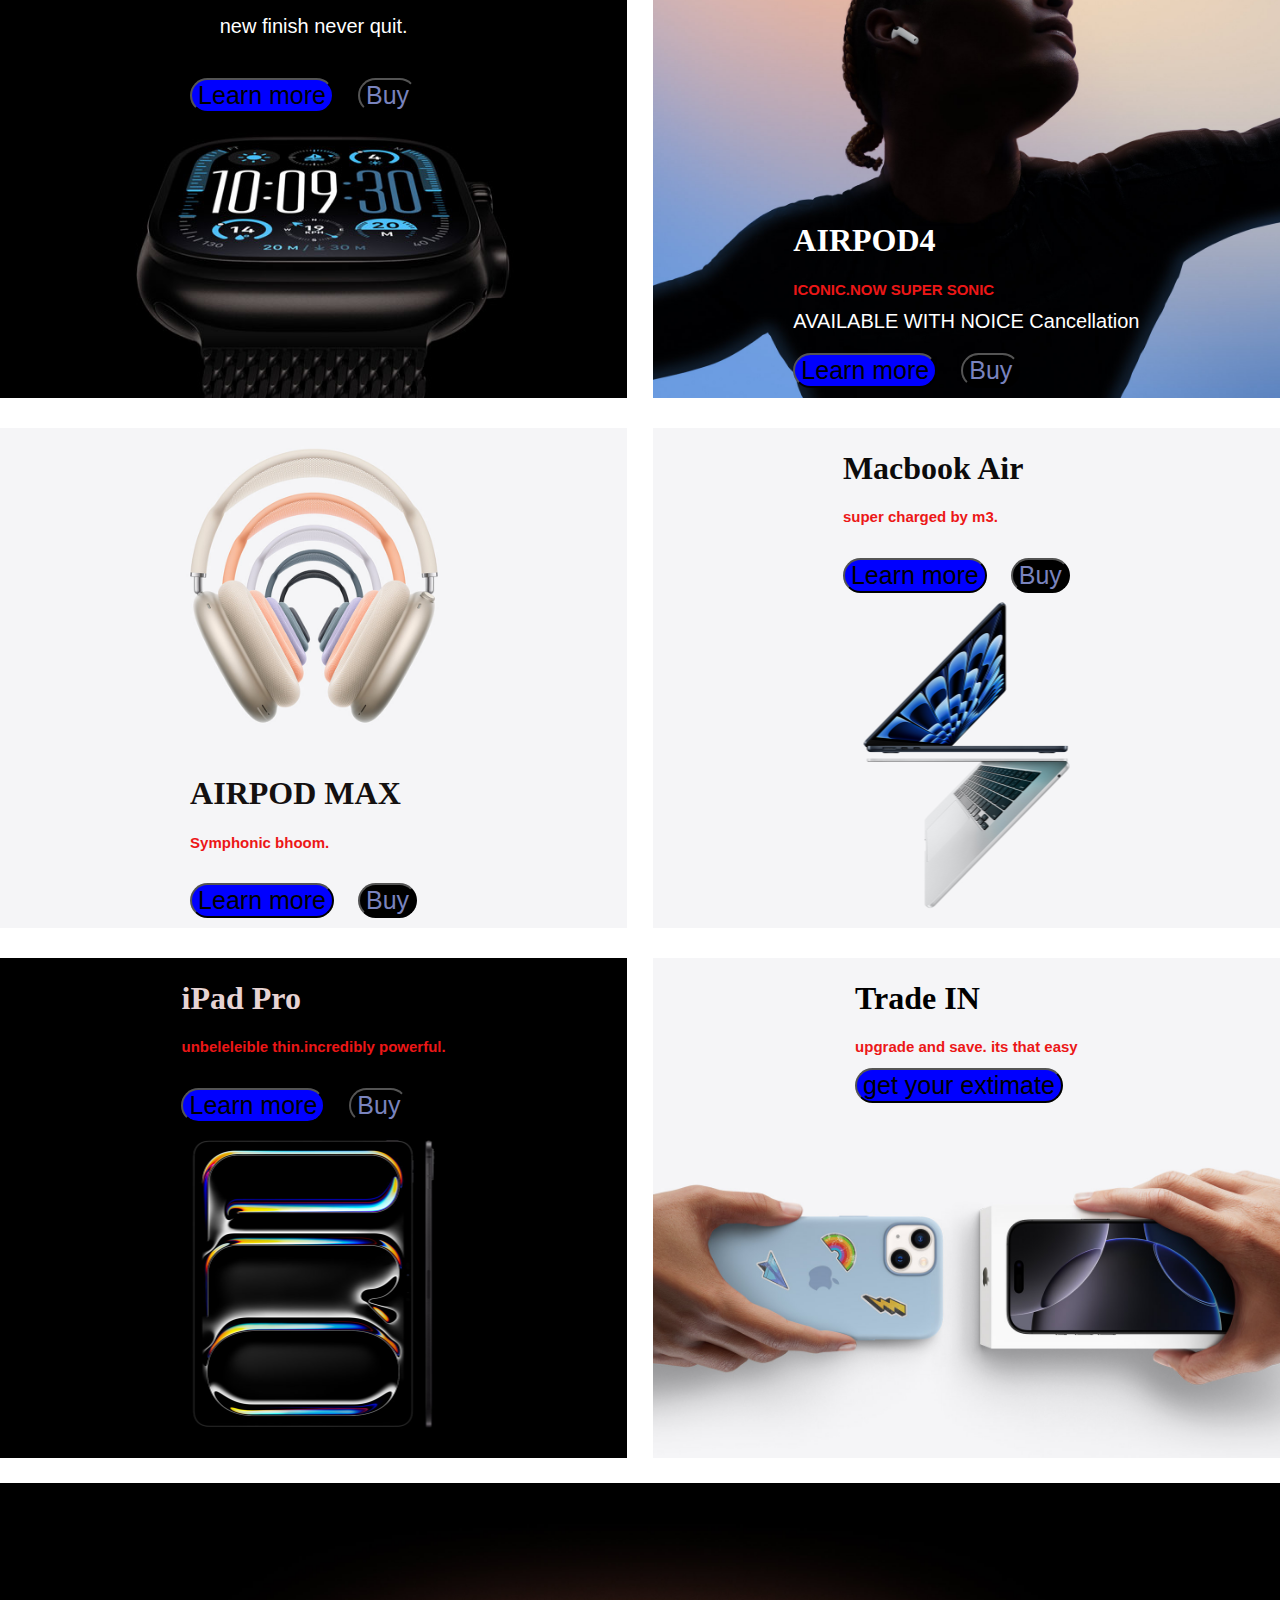
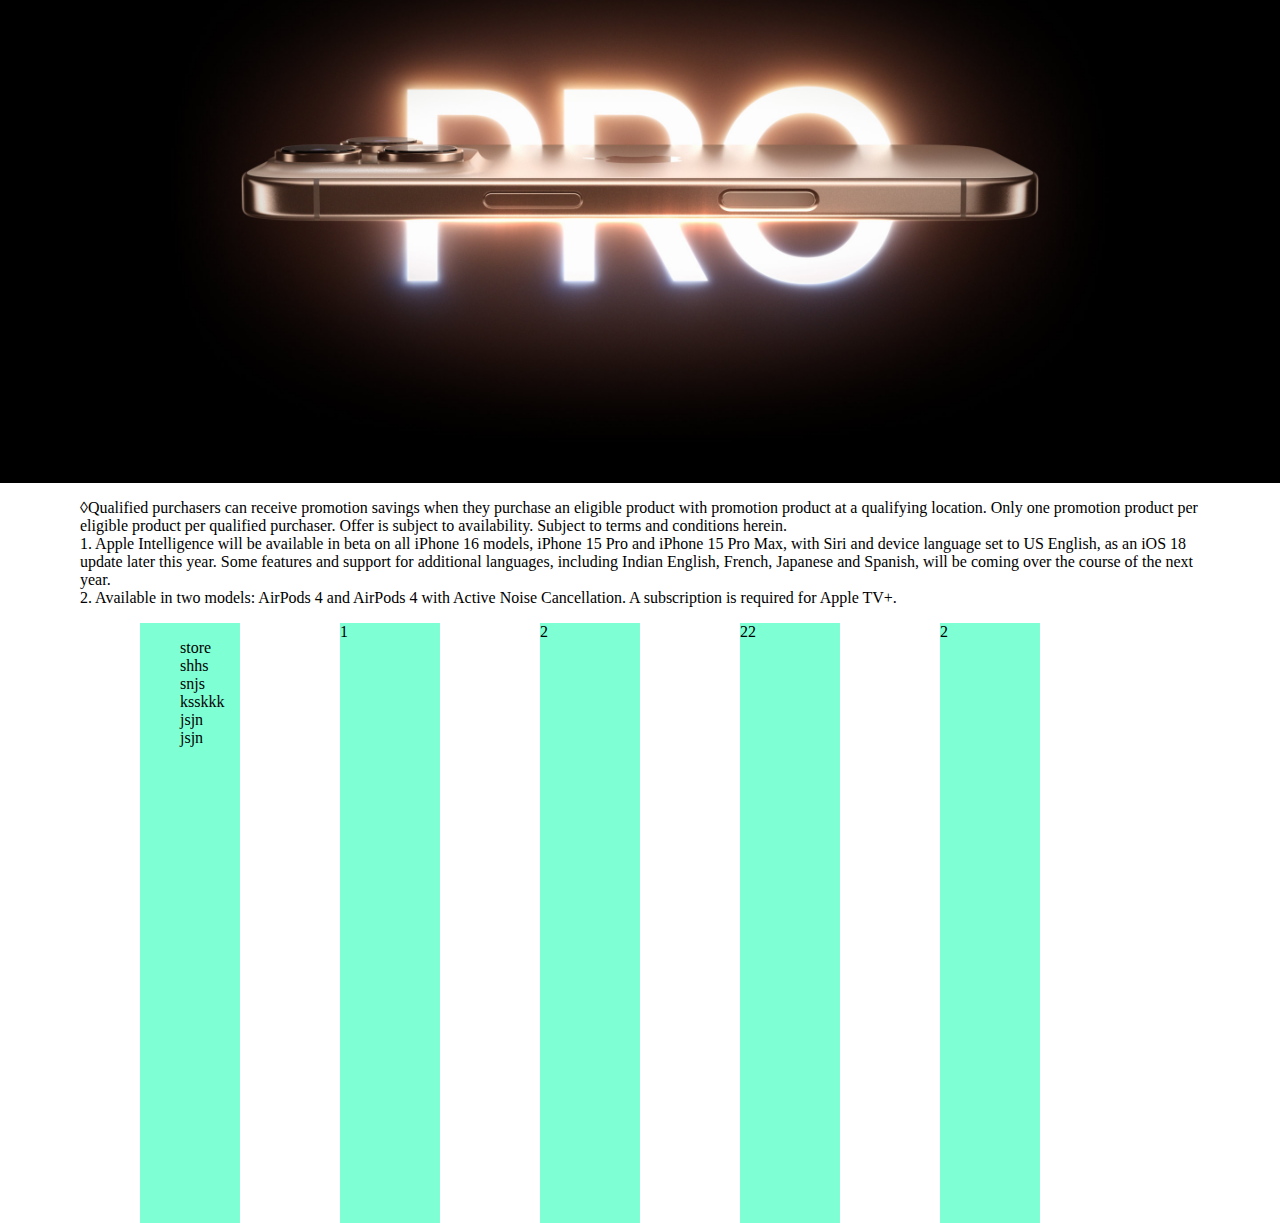
==== commit 36aa2e8c: "s" ====
--- a/app.html
+++ b/app.html
@@ -137,7 +137,7 @@
     <div class="third-grid ipad">
         
         <div class="ipad-style">
-            <h1 style="color: rgb(7, 6, 6);">iPad Pro</h1>
+            <h1 style="color: rgb(230, 211, 211);">iPad Pro</h1>
             <h2> unbeleleible thin.incredibly powerful.</h2>
             
             
